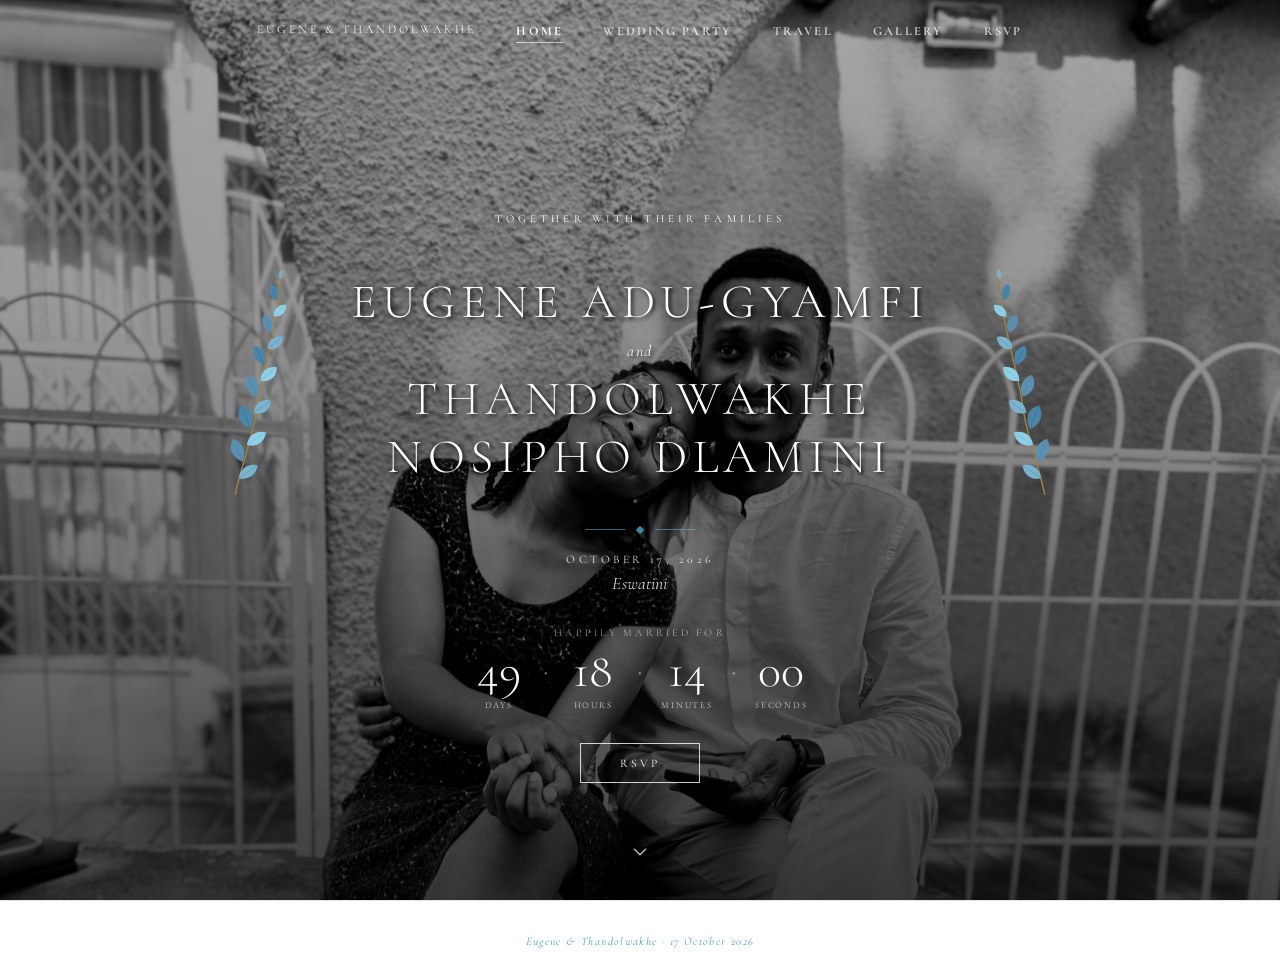
==== index.html @ e60d12e6 "Initial commit: Eugene & Thandolwakhe wedding website - Multi-page static site (home, gallery, party" ====
<!DOCTYPE html>
<html lang="en">
<head>
<meta charset="UTF-8"/>
<meta name="viewport" content="width=device-width,initial-scale=1"/>
<!-- <title>Eugene &amp; Thandolwakhe</title> -->
<link href="https://fonts.googleapis.com/css2?family=Cormorant+Garamond:ital,wght@0,300;0,400;0,500;1,300;1,400&family=EB+Garamond:wght@400;500&display=swap" rel="stylesheet"/>
<link rel="stylesheet" href="styles.css"/>
<script src="main.js" defer></script>
</head>
<body>

<nav>
  <div class="nav-inner">
    <div class="nav-brand">Eugene &amp; Thandolwakhe</div>
    <ul class="nav-links" id="navLinks">
      <li><a href="index.html" class="active">Home</a></li>
      <li><a href="party.html">Wedding Party</a></li>
      <li><a href="travel.html">Travel</a></li>
      <li><a href="gallery.html">Gallery</a></li>
      <li><a href="rsvp.html">RSVP</a></li>
    </ul>
    <button class="hamburger" onclick="toggleMenu()" aria-label="Menu">
      <span></span><span></span><span></span>
    </button>
  </div>
</nav>

<main>
  <section class="hero">
    <div class="hero-bg" id="heroBg"></div>
    <div class="hero-overlay"></div>
    <div class="hero-content">
      <div class="hero-eyebrow">Together with their families</div>
      <div class="wreath-wrap">
        <div class="botanical-frame">

          <!-- LEFT eucalyptus branch -->
          <svg class="branch-svg branch-left" viewBox="0 0 110 300" xmlns="http://www.w3.org/2000/svg">
            <!-- stem: gentle S-curve bottom to tip -->
            <path d="M 55,295 C 53,256 58,220 53,183 C 48,146 51,109 47,74 C 44,49 42,28 40,13"
                  fill="none" stroke="#a08040" stroke-width="1.8" stroke-linecap="round"/>
            <!-- leaf 1 – right, large -->
            <g transform="translate(54,275) rotate(40)">
              <path d="M 0,0 C -9,-8 -9,-20 0,-28 C 9,-20 9,-8 0,0Z" fill="#7ab4ce"/>
              <line x1="0" y1="0" x2="0" y2="-27" stroke="#5c90b0" stroke-width="0.7"/>
            </g>
            <!-- leaf 2 – left, large -->
            <g transform="translate(53,254) rotate(-38)">
              <path d="M 0,0 C -10,-9 -10,-22 0,-30 C 10,-22 10,-9 0,0Z" fill="#5c90b0"/>
              <line x1="0" y1="0" x2="0" y2="-29" stroke="#4a86aa" stroke-width="0.7"/>
            </g>
            <!-- leaf 3 – right, large -->
            <g transform="translate(53,233) rotate(42)">
              <path d="M 0,0 C -9,-8 -9,-20 0,-28 C 9,-20 9,-8 0,0Z" fill="#8dd0e8"/>
              <line x1="0" y1="0" x2="0" y2="-27" stroke="#7ab4ce" stroke-width="0.7"/>
            </g>
            <!-- leaf 4 – left, large -->
            <g transform="translate(52,213) rotate(-36)">
              <path d="M 0,0 C -10,-9 -11,-22 0,-31 C 11,-22 10,-9 0,0Z" fill="#4a86aa"/>
              <line x1="0" y1="0" x2="0" y2="-30" stroke="#3d7090" stroke-width="0.7"/>
            </g>
            <!-- leaf 5 – right, medium -->
            <g transform="translate(51,193) rotate(40)">
              <path d="M 0,0 C -9,-8 -9,-18 0,-26 C 9,-18 9,-8 0,0Z" fill="#7ab4ce"/>
              <line x1="0" y1="0" x2="0" y2="-25" stroke="#5c90b0" stroke-width="0.7"/>
            </g>
            <!-- leaf 6 – left, medium -->
            <g transform="translate(50,173) rotate(-38)">
              <path d="M 0,0 C -10,-9 -10,-21 0,-29 C 10,-21 10,-9 0,0Z" fill="#5c90b0"/>
              <line x1="0" y1="0" x2="0" y2="-28" stroke="#4a86aa" stroke-width="0.7"/>
            </g>
            <!-- leaf 7 – right, medium -->
            <g transform="translate(49,153) rotate(35)">
              <path d="M 0,0 C -9,-8 -9,-18 0,-26 C 9,-18 9,-8 0,0Z" fill="#8dd0e8"/>
              <line x1="0" y1="0" x2="0" y2="-25" stroke="#7ab4ce" stroke-width="0.7"/>
            </g>
            <!-- leaf 8 – left, medium -->
            <g transform="translate(48,133) rotate(-40)">
              <path d="M 0,0 C -9,-8 -9,-18 0,-26 C 9,-18 9,-8 0,0Z" fill="#4a86aa"/>
              <line x1="0" y1="0" x2="0" y2="-25" stroke="#3d7090" stroke-width="0.7"/>
            </g>
            <!-- leaf 9 – right, medium-small -->
            <g transform="translate(47,113) rotate(38)">
              <path d="M 0,0 C -8,-7 -8,-17 0,-24 C 8,-17 8,-7 0,0Z" fill="#7ab4ce"/>
              <line x1="0" y1="0" x2="0" y2="-23" stroke="#5c90b0" stroke-width="0.6"/>
            </g>
            <!-- leaf 10 – left, medium-small -->
            <g transform="translate(46,93) rotate(-35)">
              <path d="M 0,0 C -8,-7 -8,-17 0,-24 C 8,-17 8,-7 0,0Z" fill="#5c90b0"/>
              <line x1="0" y1="0" x2="0" y2="-23" stroke="#4a86aa" stroke-width="0.6"/>
            </g>
            <!-- leaf 11 – right, small -->
            <g transform="translate(44,73) rotate(32)">
              <path d="M 0,0 C -7,-6 -7,-15 0,-21 C 7,-15 7,-6 0,0Z" fill="#8dd0e8"/>
              <line x1="0" y1="0" x2="0" y2="-20" stroke="#7ab4ce" stroke-width="0.6"/>
            </g>
            <!-- leaf 12 – left, small -->
            <g transform="translate(42,53) rotate(-30)">
              <path d="M 0,0 C -7,-6 -7,-15 0,-21 C 7,-15 7,-6 0,0Z" fill="#4a86aa"/>
              <line x1="0" y1="0" x2="0" y2="-20" stroke="#3d7090" stroke-width="0.6"/>
            </g>
            <!-- tip bud -->
            <g transform="translate(40,27) rotate(-5)">
              <path d="M 0,0 C -4,-3 -4,-9 0,-13 C 4,-9 4,-3 0,0Z" fill="#7ab4ce" opacity="0.85"/>
            </g>
          </svg>

          <!-- CENTER names -->
          <div class="wreath-names hero-names">
            <div class="name">Eugene Adu-Gyamfi</div>
            <span class="and-text">and</span>
            <div class="name">Thandolwakhe<br>Nosipho Dlamini</div>
          </div>

          <!-- RIGHT eucalyptus branch (horizontal mirror of left) -->
          <svg class="branch-svg branch-right" viewBox="0 0 110 300" xmlns="http://www.w3.org/2000/svg">
            <g transform="translate(110,0) scale(-1,1)">
              <path d="M 55,295 C 53,256 58,220 53,183 C 48,146 51,109 47,74 C 44,49 42,28 40,13"
                    fill="none" stroke="#a08040" stroke-width="1.8" stroke-linecap="round"/>
              <g transform="translate(54,275) rotate(40)">
                <path d="M 0,0 C -9,-8 -9,-20 0,-28 C 9,-20 9,-8 0,0Z" fill="#7ab4ce"/>
                <line x1="0" y1="0" x2="0" y2="-27" stroke="#5c90b0" stroke-width="0.7"/>
              </g>
              <g transform="translate(53,254) rotate(-38)">
                <path d="M 0,0 C -10,-9 -10,-22 0,-30 C 10,-22 10,-9 0,0Z" fill="#5c90b0"/>
                <line x1="0" y1="0" x2="0" y2="-29" stroke="#4a86aa" stroke-width="0.7"/>
              </g>
              <g transform="translate(53,233) rotate(42)">
                <path d="M 0,0 C -9,-8 -9,-20 0,-28 C 9,-20 9,-8 0,0Z" fill="#8dd0e8"/>
                <line x1="0" y1="0" x2="0" y2="-27" stroke="#7ab4ce" stroke-width="0.7"/>
              </g>
              <g transform="translate(52,213) rotate(-36)">
                <path d="M 0,0 C -10,-9 -11,-22 0,-31 C 11,-22 10,-9 0,0Z" fill="#4a86aa"/>
                <line x1="0" y1="0" x2="0" y2="-30" stroke="#3d7090" stroke-width="0.7"/>
              </g>
              <g transform="translate(51,193) rotate(40)">
                <path d="M 0,0 C -9,-8 -9,-18 0,-26 C 9,-18 9,-8 0,0Z" fill="#7ab4ce"/>
                <line x1="0" y1="0" x2="0" y2="-25" stroke="#5c90b0" stroke-width="0.7"/>
              </g>
              <g transform="translate(50,173) rotate(-38)">
                <path d="M 0,0 C -10,-9 -10,-21 0,-29 C 10,-21 10,-9 0,0Z" fill="#5c90b0"/>
                <line x1="0" y1="0" x2="0" y2="-28" stroke="#4a86aa" stroke-width="0.7"/>
              </g>
              <g transform="translate(49,153) rotate(35)">
                <path d="M 0,0 C -9,-8 -9,-18 0,-26 C 9,-18 9,-8 0,0Z" fill="#8dd0e8"/>
                <line x1="0" y1="0" x2="0" y2="-25" stroke="#7ab4ce" stroke-width="0.7"/>
              </g>
              <g transform="translate(48,133) rotate(-40)">
                <path d="M 0,0 C -9,-8 -9,-18 0,-26 C 9,-18 9,-8 0,0Z" fill="#4a86aa"/>
                <line x1="0" y1="0" x2="0" y2="-25" stroke="#3d7090" stroke-width="0.7"/>
              </g>
              <g transform="translate(47,113) rotate(38)">
                <path d="M 0,0 C -8,-7 -8,-17 0,-24 C 8,-17 8,-7 0,0Z" fill="#7ab4ce"/>
                <line x1="0" y1="0" x2="0" y2="-23" stroke="#5c90b0" stroke-width="0.6"/>
              </g>
              <g transform="translate(46,93) rotate(-35)">
                <path d="M 0,0 C -8,-7 -8,-17 0,-24 C 8,-17 8,-7 0,0Z" fill="#5c90b0"/>
                <line x1="0" y1="0" x2="0" y2="-23" stroke="#4a86aa" stroke-width="0.6"/>
              </g>
              <g transform="translate(44,73) rotate(32)">
                <path d="M 0,0 C -7,-6 -7,-15 0,-21 C 7,-15 7,-6 0,0Z" fill="#8dd0e8"/>
                <line x1="0" y1="0" x2="0" y2="-20" stroke="#7ab4ce" stroke-width="0.6"/>
              </g>
              <g transform="translate(42,53) rotate(-30)">
                <path d="M 0,0 C -7,-6 -7,-15 0,-21 C 7,-15 7,-6 0,0Z" fill="#4a86aa"/>
                <line x1="0" y1="0" x2="0" y2="-20" stroke="#3d7090" stroke-width="0.6"/>
              </g>
              <g transform="translate(40,27) rotate(-5)">
                <path d="M 0,0 C -4,-3 -4,-9 0,-13 C 4,-9 4,-3 0,0Z" fill="#7ab4ce" opacity="0.85"/>
              </g>
            </g>
          </svg>

        </div>
      </div>
      <div class="hero-meta">
        <div class="gold-divider hero-divider"><div class="gold-divider-diamond"></div></div>
        <div class="hero-date">October 17, 2026</div>
        <div class="hero-location">Eswatini</div>
      </div>
      <div class="hero-countdown">
        <div class="hero-countdown-label" id="countdown-label"></div>
        <div class="countdown" id="countdown">
          <div class="cd-block"><div class="cd-num" id="cd-d">—</div><div class="cd-label">Days</div></div>
          <div class="cd-sep">·</div>
          <div class="cd-block"><div class="cd-num" id="cd-h">—</div><div class="cd-label">Hours</div></div>
          <div class="cd-sep">·</div>
          <div class="cd-block"><div class="cd-num" id="cd-m">—</div><div class="cd-label">Minutes</div></div>
          <div class="cd-sep">·</div>
          <div class="cd-block"><div class="cd-num" id="cd-s">—</div><div class="cd-label">Seconds</div></div>
        </div>
      </div>
      <div class="hero-cta">
        <a class="btn-outline-light" href="rsvp.html">RSVP</a>
      </div>
    </div>
    <div class="scroll-arrow" id="scrollArrow">
      <svg viewBox="0 0 24 24" fill="none" xmlns="http://www.w3.org/2000/svg">
        <path d="M6 9L12 15L18 9" stroke="rgba(255,255,255,0.75)" stroke-width="1.5" stroke-linecap="round" stroke-linejoin="round"/>
      </svg>
    </div>
  </section>
</main>

<footer><em>Eugene &amp; Thandolwakhe · 17 October 2026</em></footer>

<script>
const weddingDate = new Date('2026-10-17T10:00:00');
function updateCountdown() {
  const now = new Date();
  const diff = weddingDate - now;
  const label = document.getElementById('countdown-label');
  if (diff > 0) {
    label.textContent = 'Until the wedding';
    document.getElementById('cd-d').textContent = String(Math.floor(diff / 86400000)).padStart(2, '0');
    document.getElementById('cd-h').textContent = String(Math.floor((diff % 86400000) / 3600000)).padStart(2, '0');
    document.getElementById('cd-m').textContent = String(Math.floor((diff % 3600000) / 60000)).padStart(2, '0');
    document.getElementById('cd-s').textContent = String(Math.floor((diff % 60000) / 1000)).padStart(2, '0');
  } else {
    label.textContent = 'Happily married for';
    const since = now - weddingDate;
    document.getElementById('cd-d').textContent = String(Math.floor(since / 86400000)).padStart(2, '0');
    document.getElementById('cd-h').textContent = String(Math.floor((since % 86400000) / 3600000)).padStart(2, '0');
    document.getElementById('cd-m').textContent = String(Math.floor((since % 3600000) / 60000)).padStart(2, '0');
    document.getElementById('cd-s').textContent = String(Math.floor((since % 60000) / 1000)).padStart(2, '0');
  }
}
updateCountdown();
setInterval(updateCountdown, 1000);

// Scroll arrow fade-out
(function() {
  const arrow = document.getElementById('scrollArrow');
  const hero = document.querySelector('.hero');
  if (!arrow || !hero) return;
  window.addEventListener('scroll', function() {
    arrow.classList.toggle('hidden', window.scrollY > hero.offsetHeight * 0.3);
  }, { passive: true });
})();
</script>
</body>
</html>
---- styles.css ----
*,*::before,*::after{box-sizing:border-box;margin:0;padding:0}
:root{
  --cream:#ffffff;
  --white:#ffffff;
  --charcoal:#1a1a1a;
  --charcoal-mid:#2e2e2e;
  --text-muted:#6b6b6b;
  --gold:#4a9ebb;
  --gold-light:#6cb5d4;
  --gold-pale:#e0f2fa;
  --gold-mid:#3789a8;
  --border:#dce8ef;
}
html{scroll-behavior:smooth}
body{font-family:'EB Garamond',serif;background:var(--cream);color:var(--charcoal);font-weight:400;letter-spacing:0.01em}

/* PAGE TRANSITIONS */
@keyframes pageIn { from{opacity:0} to{opacity:1} }
body { animation: pageIn 0.38s ease forwards; }
body.navigating { opacity:0; transition:opacity 0.3s ease; }

/* NAV */
nav{
  position:fixed;top:0;left:0;right:0;z-index:100;
  background:rgba(255,255,255,0.96);
  backdrop-filter:blur(6px);
  border-bottom:1px solid var(--border);
  padding:0 2rem;
  transition: background 0.4s ease, border-color 0.4s ease, backdrop-filter 0.4s ease;
}
.nav-inner{
  display:flex;
  align-items:center;
  justify-content:center;
  gap:2.5rem;
  height:58px;
  position:relative;
  max-width:1140px;
  margin:0 auto;
}
nav.transparent { background: transparent; border-bottom-color: transparent; backdrop-filter: none; }
nav.transparent .nav-brand { color: rgba(255,255,255,0.9); }
nav.transparent .nav-links a { color: rgba(255,255,255,0.72); }
nav.transparent .nav-links a:hover,
nav.transparent .nav-links a.active { color: #fff; border-bottom-color: rgba(255,255,255,0.6); }
nav.transparent .hamburger span { background: #fff; }

.nav-brand{
  font-family:'Cormorant Garamond',serif;
  font-size:0.75rem;
  letter-spacing:0.25em;
  text-transform:uppercase;
  color:var(--charcoal);
  white-space:nowrap;
  flex-shrink:0;
}
.nav-links{
  display:flex;align-items:center;justify-content:center;gap:2.5rem;list-style:none;
}
.nav-links a{
  font-family:'Cormorant Garamond',serif;
  font-size:0.78rem;
  font-weight:700;
  letter-spacing:0.18em;
  text-transform:uppercase;
  color:var(--text-muted);
  text-decoration:none;
  padding-bottom:3px;
  border-bottom:1px solid transparent;
  transition:color 0.2s,border-color 0.2s;
}
.nav-links a:hover,.nav-links a.active{color:var(--charcoal);border-bottom-color:var(--charcoal)}
.hamburger{display:none;background:none;border:none;cursor:pointer;flex-direction:column;gap:5px;position:absolute;right:0;top:50%;transform:translateY(-50%)}
.hamburger span{width:20px;height:1px;background:var(--charcoal);display:block;transition: transform 0.3s ease, opacity 0.3s ease;}
.hamburger.open span:nth-child(1) { transform: rotate(45deg) translate(4.5px, 4.5px); }
.hamburger.open span:nth-child(2) { opacity: 0; }
.hamburger.open span:nth-child(3) { transform: rotate(-45deg) translate(4.5px, -4.5px); }

/* MAIN / PAGE WRAPPER */
main { min-height:calc(100vh - 56px); }

/* HERO */
.hero {
  position:relative; width:100%; height:100vh; min-height:620px;
  display:flex; flex-direction:column; align-items:center; justify-content:center;
  text-align:center; overflow:hidden;
}
@keyframes heroZoom {
  from { transform: scale(1.08); }
  to   { transform: scale(1.0);  }
}
@keyframes heroDim {
  from { opacity: 0.72; }
  to   { opacity: 1; }
}
.hero-bg {
  position:absolute; inset:0;
  background: linear-gradient(135deg,#091422 0%,#0d1c2e 40%,#091422 100%);
  background-image: url('hero.jpg?v=3');
  background-size:cover; background-position:center 10%;
  animation: heroZoom 8s ease-out forwards, heroDim 2s ease-out forwards;
}
.hero-overlay {
  position:absolute; inset:0;
  background: linear-gradient(
    to bottom,
    rgba(0,0,0,0.35) 0%,
    rgba(0,0,0,0.4) 35%,
    rgba(0,0,0,0.6) 75%,
    rgba(0,0,0,0.75) 100%
  );
}
.hero-content { position:relative; z-index:2; padding:100px 2rem 0; }
.hero-eyebrow {
  font-family:'Cormorant Garamond',serif;
  font-size:0.68rem; letter-spacing:0.38em; text-transform:uppercase;
  color:#ffffff; margin-bottom:2rem;
  opacity:0; animation:heroFadeIn 1s ease 0.4s forwards;
}
.hero-names { opacity:0; animation:heroFadeUp 1.1s ease 0.75s forwards; position:relative; z-index:2; }
.hero-names .name {
  font-family:'Cormorant Garamond',serif; font-weight:300;
  font-size:clamp(2.2rem,5vw,4rem); letter-spacing:0.18em; text-transform:uppercase;
  line-height:1.2; color:#ffffff;
  text-shadow: 2px 2px 4px rgba(0,0,0,0.9),
               0px 0px 40px rgba(0,0,0,0.8),
               0px 0px 80px rgba(0,0,0,0.6);
}
.hero-names .and-text {
  font-family:'Cormorant Garamond',serif; font-style:italic; font-size:1.3rem;
  color:#ffffff; letter-spacing:0.1em; display:block; margin:0.8rem 0;
  text-shadow: 2px 2px 4px rgba(0,0,0,0.9),
               0px 0px 40px rgba(0,0,0,0.8),
               0px 0px 80px rgba(0,0,0,0.6);
}
.hero-meta { opacity:0; animation:heroFadeIn 1s ease 1.3s forwards; }
.hero-date {
  font-family:'Cormorant Garamond',serif;
  font-size:0.72rem; letter-spacing:0.3em; text-transform:uppercase;
  color:rgba(255,255,255,0.9); margin:1.2rem 0 0.4rem;
}
.hero-location {
  font-family:'Cormorant Garamond',serif; font-style:italic; font-size:1.1rem;
  color:rgba(255,255,255,0.85); margin-bottom:2rem;
}
.hero-countdown { opacity:0; animation:heroFadeIn 1s ease 1.6s forwards; }
.hero-cta { opacity:0; animation:heroFadeIn 1s ease 1.9s forwards; }
.hero .countdown { margin:0.5rem 0 2rem; }
.hero .cd-num { color:#ffffff; font-size:3rem; }
.hero .cd-label { color:rgba(255,255,255,0.6); text-transform:uppercase; letter-spacing:0.2em; font-size:0.55rem; }
.hero .cd-sep { color:rgba(255,255,255,0.4); }
.hero-countdown-label {
  font-family:'Cormorant Garamond',serif;
  font-size:0.65rem; letter-spacing:0.3em; text-transform:uppercase;
  color:rgba(255,255,255,0.55); margin-bottom:0.5rem;
}
.hero-divider.gold-divider::before,
.hero-divider.gold-divider::after { background:rgba(108,181,212,0.55); }
@keyframes heroFadeIn { from{opacity:0} to{opacity:1} }
@keyframes heroFadeUp { from{opacity:0;transform:translateY(24px)} to{opacity:1;transform:none} }
@keyframes scrollBounce {
  0%,100% { transform:translateY(0); }
  50%      { transform:translateY(7px); }
}
.scroll-arrow {
  position:absolute; bottom:2rem; left:50%; transform:translateX(-50%);
  z-index:3; opacity:1; transition:opacity 0.5s ease;
  animation:heroFadeIn 1s ease 2.5s both;
  pointer-events:none;
}
.scroll-arrow.hidden { opacity:0; }
.scroll-arrow svg {
  width:22px; height:22px;
  animation:scrollBounce 1.6s ease-in-out infinite;
}

/* BOTANICAL FRAME */
.wreath-wrap{
  margin:0 auto 1.5rem;
  text-align:center;
}
.botanical-frame{
  display:flex;
  align-items:center;
  justify-content:center;
  gap:2.5rem;
}
.branch-svg{
  width:90px;
  height:auto;
  flex-shrink:0;
}
.branch-left{ transform:rotate(15deg); }
.branch-right{ transform:rotate(-15deg); }
.wreath-names{position:relative;z-index:2;text-align:center}
.wreath-names .name{
  font-family:'Cormorant Garamond',serif;
  font-weight:300;
  font-size:clamp(1.6rem,4.5vw,3rem);
  letter-spacing:0.12em;
  text-transform:uppercase;
  line-height:1.2;
  color:var(--charcoal);
}
.wreath-names .and-text{
  font-family:'Cormorant Garamond',serif;
  font-style:italic;
  font-size:1rem;
  color:var(--text-muted);
  letter-spacing:0.1em;
  display:block;
  margin:0.6rem 0;
}
.hero-names.wreath-names .name,
.hero-names.wreath-names .and-text { color:#ffffff; }

/* COUNTDOWN */
.countdown{display:flex;gap:1rem;justify-content:center;margin:0.5rem 0 2.5rem;flex-wrap:wrap}
.cd-block{text-align:center;min-width:56px}
.cd-num{font-family:'Cormorant Garamond',serif;font-size:2.5rem;font-weight:300;line-height:1;color:var(--charcoal)}
.cd-label{font-size:0.58rem;letter-spacing:0.25em;text-transform:uppercase;color:var(--text-muted);margin-top:4px}
.cd-sep{font-family:'Cormorant Garamond',serif;font-size:1.8rem;color:var(--gold-light);align-self:flex-start;padding-top:0.35rem}

/* GOLD DIVIDER */
.gold-divider{display:flex;align-items:center;gap:0.75rem;justify-content:center;margin:1.2rem auto}
.gold-divider::before,.gold-divider::after{content:'';display:block;width:40px;height:1px;background:var(--gold-light)}
.gold-divider-diamond{width:6px;height:6px;background:var(--gold-mid);transform:rotate(45deg)}

/* CTA */
.btn-outline{
  display:inline-block;
  padding:0.7rem 2.2rem;
  border:1px solid var(--charcoal);
  font-family:'Cormorant Garamond',serif;
  font-size:0.72rem;
  letter-spacing:0.25em;
  text-transform:uppercase;
  color:var(--charcoal);
  background:transparent;
  cursor:pointer;
  text-decoration:none;
  position:relative;
  overflow:hidden;
  transition:background 0.2s,color 0.2s;
}
.btn-outline:hover{background:var(--charcoal);color:var(--cream)}

/* LIGHT BUTTON FOR HERO */
.btn-outline-light {
  display:inline-block; padding:0.75rem 2.4rem;
  border:1px solid rgba(255,255,255,0.8);
  font-family:'Cormorant Garamond',serif; font-size:0.72rem;
  letter-spacing:0.28em; text-transform:uppercase;
  color:#fff; background:transparent; cursor:pointer;
  text-decoration:none; position:relative; overflow:hidden;
  transition:background 0.25s ease, border-color 0.25s ease, color 0.25s ease;
}
.btn-outline-light:hover { background:#fff; border-color:#fff; color:#1a1a1a; }

/* RIPPLE */
.ripple { position:absolute; border-radius:50%; transform:scale(0); animation:rippleAnim 0.6s linear forwards; background:rgba(255,255,255,0.25); pointer-events:none; }
@keyframes rippleAnim { to { transform:scale(4); opacity:0; } }

/* SCROLL FADE-UP */
.fade-up { opacity:0; transform:translateY(28px); transition:opacity 0.65s ease, transform 0.65s ease; }
.fade-up.visible { opacity:1; transform:none; }

/* PAGE HEADER */
.page-header{
  background:var(--cream); text-align:center;
  padding:5.5rem 2rem 2.5rem;
  border-bottom:1px solid var(--border);
}
.page-eyebrow{font-size:0.65rem;letter-spacing:0.35em;text-transform:uppercase;color:var(--text-muted);margin-bottom:0.75rem}
.page-title{
  font-family:'Cormorant Garamond',serif;
  font-weight:300;font-size:clamp(2rem,5vw,3rem);
  letter-spacing:0.1em;text-transform:uppercase;
  color:var(--charcoal);line-height:1.1;
}
.page-subtitle{font-family:'Cormorant Garamond',serif;font-style:italic;font-size:1.05rem;color:var(--text-muted);margin-top:0.5rem}
.page-body{max-width:920px;margin:0 auto;padding:3rem 2rem 5rem}

/* WEDDING PARTY */
.party-section-label{
  font-size:0.65rem;letter-spacing:0.3em;text-transform:uppercase;color:var(--gold);
  margin:2.5rem 0 1.2rem;
  display:flex;align-items:center;gap:1rem;
}
.party-section-label::after{content:'';flex:1;height:1px;background:var(--border)}
.party-grid{display:grid;grid-template-columns:repeat(auto-fill,minmax(185px,1fr));gap:2rem}
.party-card{
  text-align:center; padding:1.5rem 1rem;
  border:1px solid transparent;
  transition:border-color 0.3s ease, box-shadow 0.3s ease, transform 0.3s ease;
  cursor:default;
}
.party-card:hover{
  border-color:var(--border);
  box-shadow:0 4px 20px rgba(0,0,0,0.06);
  transform:translateY(-3px);
}
.party-avatar{
  width:80px;height:80px;border-radius:50%;
  margin:0 auto 0.9rem;
  display:flex;align-items:center;justify-content:center;
  font-family:'Cormorant Garamond',serif;font-size:1.4rem;font-style:italic;
  border:1px solid var(--gold-light);background:var(--gold-pale);color:var(--gold);
  transition: transform 0.3s ease;
}
.party-card:hover .party-avatar { transform:scale(1.08); }
.party-name{font-family:'Cormorant Garamond',serif;font-size:1.05rem;margin-bottom:0.2rem;color:var(--charcoal)}
.party-role{font-size:0.6rem;letter-spacing:0.18em;text-transform:uppercase;color:var(--gold)}
.party-relation{font-size:0.78rem;color:var(--text-muted);margin-top:0.2rem;font-style:italic}
.party-bio{
  font-size:0.78rem; color:var(--text-muted); font-style:italic;
  margin-top:0.6rem; line-height:1.6;
  max-height:0; overflow:hidden; opacity:0;
  transition:max-height 0.4s ease, opacity 0.35s ease;
}
.party-card:hover .party-bio,
.party-card.bio-open .party-bio { max-height:120px; opacity:1; }

/* TRAVEL */
.travel-grid{display:grid;grid-template-columns:repeat(auto-fill,minmax(260px,1fr));gap:1.5rem;margin-top:1.5rem}
.travel-card{border:1px solid var(--border);border-top:2px solid var(--gold-light);padding:1.5rem;background:var(--white);transition:box-shadow 0.3s ease, transform 0.3s ease;}
.travel-card:hover { box-shadow:0 6px 24px rgba(0,0,0,0.07); transform:translateY(-2px); }
.travel-card-icon{font-size:1.3rem;margin-bottom:0.7rem}
.travel-card-title{font-family:'Cormorant Garamond',serif;font-size:1.15rem;margin-bottom:0.5rem;color:var(--charcoal)}
.travel-card-body{font-size:0.85rem;line-height:1.75;color:var(--text-muted)}
.travel-card-body strong{color:var(--charcoal);font-weight:500}
.tag{display:inline-block;font-size:0.6rem;letter-spacing:0.15em;text-transform:uppercase;padding:3px 10px;border:1px solid var(--gold-light);color:var(--gold);margin-top:0.75rem}

/* GALLERY */
.gallery-intro{text-align:center;font-family:'Cormorant Garamond',serif;font-style:italic;font-size:1.05rem;color:var(--text-muted);margin-bottom:2rem}
.gallery-grid{display:grid;grid-template-columns:repeat(3,1fr);gap:0.6rem}
.gallery-item{
  overflow:hidden; cursor:pointer; position:relative;
  display:flex;
}
.gallery-item.tall { grid-row:span 2; }
.gallery-item.wide { grid-column:span 2; }
.gallery-ph{
  background:var(--white); border:1px solid var(--border);
  display:flex; flex-direction:column; align-items:center; justify-content:center;
  width:100%; min-height:160px;
  color:var(--border); font-size:0.65rem; letter-spacing:0.15em; text-transform:uppercase; gap:0.5rem;
  transition:transform 0.45s ease, background 0.3s ease;
}
.gallery-item.tall .gallery-ph { min-height:330px; }
.gallery-ph svg { opacity:0.4; transition:opacity 0.3s ease, transform 0.4s ease; }
.gallery-item:hover .gallery-ph { transform:scale(1.05); background:#f0f7fc; }
.gallery-item:hover .gallery-ph svg { opacity:0.65; transform:scale(1.12); }
.gallery-item::after{
  content:'View';
  position:absolute; inset:0;
  display:flex; align-items:center; justify-content:center;
  font-family:'Cormorant Garamond',serif;
  font-size:0.7rem; letter-spacing:0.28em; text-transform:uppercase;
  color:#fff;
  background:rgba(0,0,0,0);
  transition:background 0.35s ease;
  pointer-events:none;
}
.gallery-item:hover::after { background:rgba(0,0,0,0.22); }
.gallery-item img { width:100%; height:100%; object-fit:cover; display:block; transition:transform 0.45s ease; }
.gallery-item:hover img { transform:scale(1.06); }

/* LIGHTBOX */
.lightbox{
  position:fixed; inset:0; z-index:2000;
  display:flex; align-items:center; justify-content:center;
  background:rgba(10,8,5,0); pointer-events:none;
  transition:background 0.35s ease;
}
.lightbox.open { background:rgba(10,8,5,0.94); pointer-events:all; }
.lightbox-inner{
  position:relative; max-width:90vw; max-height:90vh;
  display:flex; align-items:center; justify-content:center;
  transform:scale(0.92); opacity:0;
  transition:transform 0.35s ease, opacity 0.35s ease;
}
.lightbox.open .lightbox-inner { transform:scale(1); opacity:1; }
.lightbox-inner img { max-width:100%; max-height:90vh; object-fit:contain; display:block; }
.lightbox-ph{
  width:min(600px,85vw); height:min(420px,70vh);
  background:#0d1a2e;
  display:flex; flex-direction:column; align-items:center; justify-content:center;
  gap:1rem; color:rgba(255,255,255,0.3);
  border:1px solid rgba(74,158,187,0.2);
}
.lightbox-ph svg { opacity:0.3; width:48px; height:48px; }
.lightbox-ph span { font-family:'Cormorant Garamond',serif; font-style:italic; font-size:0.9rem; letter-spacing:0.15em; }
.lightbox-caption{
  position:absolute; bottom:-2.5rem; left:0; right:0; text-align:center;
  font-family:'Cormorant Garamond',serif; font-style:italic;
  font-size:0.85rem; color:rgba(255,255,255,0.5); letter-spacing:0.08em;
}
.lightbox-close, .lightbox-prev, .lightbox-next{
  position:fixed; z-index:2001;
  background:none; border:1px solid rgba(255,255,255,0.22);
  color:rgba(255,255,255,0.75); border-radius:50%; cursor:pointer;
  display:flex; align-items:center; justify-content:center;
  transition:background 0.2s, color 0.2s;
}
.lightbox-close { top:1.5rem; right:1.5rem; width:40px; height:40px; font-size:1rem; }
.lightbox-prev, .lightbox-next { top:50%; transform:translateY(-50%); width:44px; height:44px; font-size:1.2rem; }
.lightbox-prev { left:1.5rem; }
.lightbox-next { right:1.5rem; }
.lightbox-close:hover, .lightbox-prev:hover, .lightbox-next:hover { background:rgba(255,255,255,0.1); color:#fff; }

/* RSVP */
.rsvp-wrap{max-width:560px;margin:0 auto}
.form-group{margin-bottom:1.4rem}
.form-label{display:block;font-size:0.63rem;letter-spacing:0.22em;text-transform:uppercase;color:var(--text-muted);margin-bottom:0.45rem}
.form-group:focus-within .form-label { color:var(--gold); }
.form-input,.form-select,.form-textarea{
  width:100%;padding:0.7rem 0.9rem;border:1px solid var(--border);
  background:var(--white);font-family:'EB Garamond',serif;font-size:0.9rem;
  color:var(--charcoal);outline:none;transition:border-color 0.2s, box-shadow 0.2s;-webkit-appearance:none;
}
.form-input:focus,.form-select:focus,.form-textarea:focus{
  border-color:var(--gold);
  box-shadow:0 0 0 3px rgba(184,144,42,0.14);
}
.form-input.error { border-color:#c0392b; box-shadow:0 0 0 3px rgba(192,57,43,0.1); }
.field-error { font-size:0.68rem; color:#c0392b; margin-top:0.3rem; letter-spacing:0.04em; display:none; }
.field-error.visible { display:block; }
@keyframes spin { to { transform:rotate(360deg); } }
.spinner{
  display:inline-block; width:14px; height:14px;
  border:1.5px solid currentColor; border-top-color:transparent;
  border-radius:50%; animation:spin 0.7s linear infinite;
  vertical-align:middle; margin-right:0.45rem; opacity:0.75;
}
.form-textarea{resize:vertical;min-height:90px}
.radio-group{display:flex;gap:1.5rem;flex-wrap:wrap}
.radio-label{display:flex;align-items:center;gap:0.5rem;font-size:0.9rem;cursor:pointer;font-family:'Cormorant Garamond',serif;color:var(--charcoal)}
.radio-label input{accent-color:var(--gold)}
.form-row{display:grid;grid-template-columns:1fr 1fr;gap:1rem}
.rsvp-success{display:none;text-align:center;padding:3rem 1rem}
.rsvp-success-ring{
  width:56px;height:56px;border-radius:50%;border:1px solid var(--gold-light);
  display:flex;align-items:center;justify-content:center;
  margin:0 auto 1.5rem;color:var(--gold);font-size:1.3rem;
}
.rsvp-success h3{font-family:'Cormorant Garamond',serif;font-size:1.9rem;font-weight:300;margin-bottom:0.5rem}
.rsvp-success p{font-size:0.9rem;color:var(--text-muted)}

/* FOOTER */
footer{text-align:center;padding:2rem;border-top:1px solid var(--border);font-size:0.72rem;letter-spacing:0.12em;color:var(--text-muted)}
footer em{font-family:'Cormorant Garamond',serif;font-style:italic;color:var(--gold)}

@media(max-width:640px){
  .nav-inner{justify-content:flex-start;}
  .nav-links{display:none;flex-direction:column;position:absolute;top:100%;left:-2rem;right:-2rem;background:var(--cream);padding:1rem 1.5rem 1.5rem;border-bottom:1px solid var(--border);gap:1rem}
  .nav-links.open{display:flex}
  nav.transparent .nav-links.open { background:rgba(6,14,22,0.95); }
  .hamburger{display:flex}
  .gallery-grid{grid-template-columns:repeat(2,1fr)}
  .gallery-item.wide { grid-column:span 1; }
  .gallery-item.tall { grid-row:span 1; }
  .gallery-item.tall .gallery-ph { min-height:160px; }
  .form-row{grid-template-columns:1fr}
  .branch-svg{display:none;}
  .hero-names .name { font-size:clamp(1.5rem,7vw,2rem); }
  .lightbox-prev { left:0.4rem; }
  .lightbox-next { right:0.4rem; }
  .lightbox-close { top:0.8rem; right:0.8rem; }
}
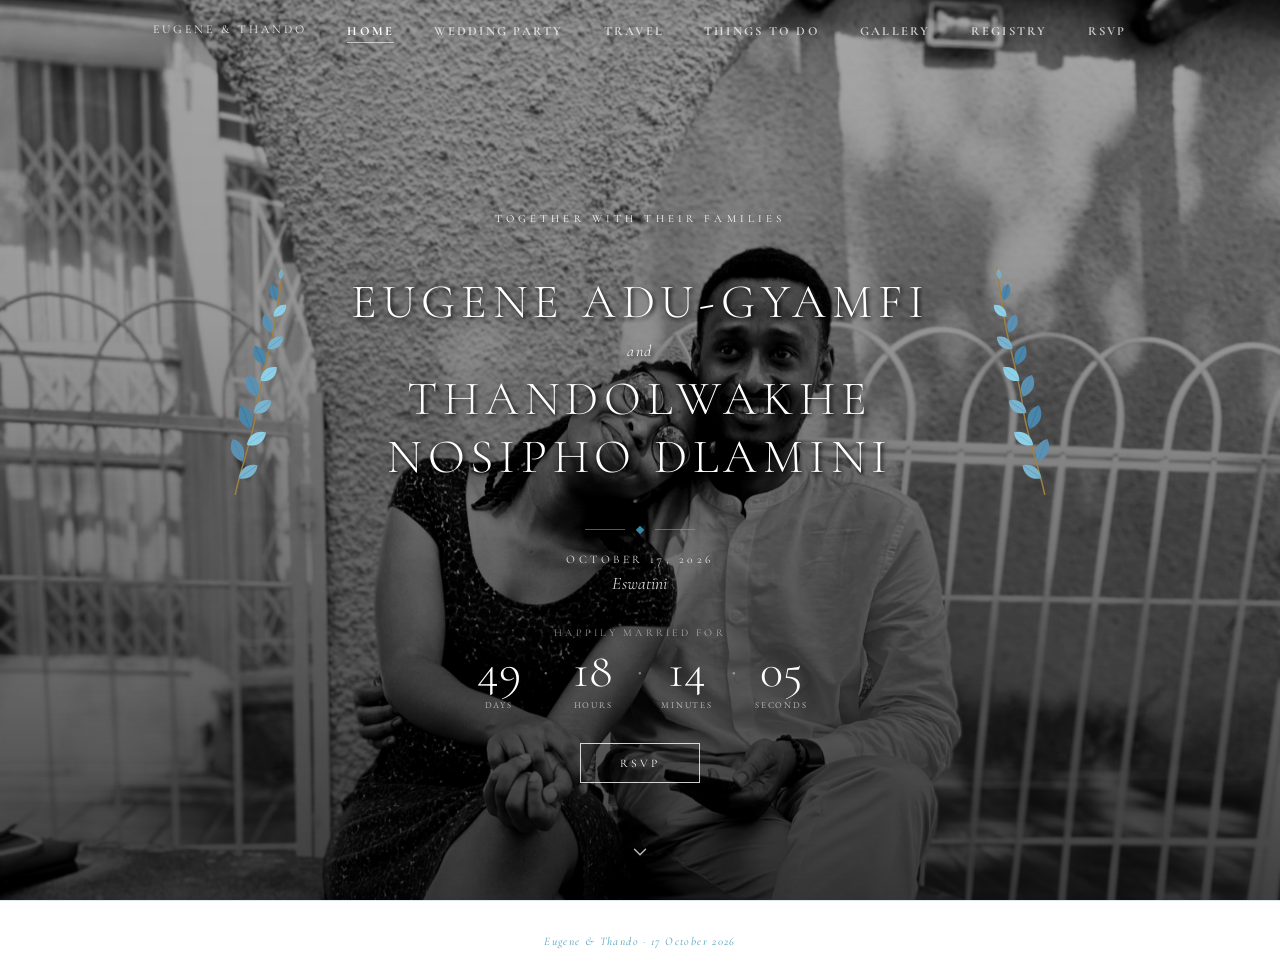
==== commit 1d26207e: "Add registry, things-to-do pages and site-wide updates - Add live gift registry page with Google She" ====
--- a/index.html
+++ b/index.html
@@ -3,7 +3,7 @@
 <head>
 <meta charset="UTF-8"/>
 <meta name="viewport" content="width=device-width,initial-scale=1"/>
-<!-- <title>Eugene &amp; Thandolwakhe</title> -->
+<!-- <title>Eugene &amp; Thando</title> -->
 <link href="https://fonts.googleapis.com/css2?family=Cormorant+Garamond:ital,wght@0,300;0,400;0,500;1,300;1,400&family=EB+Garamond:wght@400;500&display=swap" rel="stylesheet"/>
 <link rel="stylesheet" href="styles.css"/>
 <script src="main.js" defer></script>
@@ -12,12 +12,14 @@
 
 <nav>
   <div class="nav-inner">
-    <div class="nav-brand">Eugene &amp; Thandolwakhe</div>
+    <div class="nav-brand">Eugene &amp; Thando</div>
     <ul class="nav-links" id="navLinks">
       <li><a href="index.html" class="active">Home</a></li>
       <li><a href="party.html">Wedding Party</a></li>
       <li><a href="travel.html">Travel</a></li>
+      <li><a href="things-to-do.html">Things To Do</a></li>
       <li><a href="gallery.html">Gallery</a></li>
+      <li><a href="registry.html">Registry</a></li>
       <li><a href="rsvp.html">RSVP</a></li>
     </ul>
     <button class="hamburger" onclick="toggleMenu()" aria-label="Menu">
@@ -203,7 +205,7 @@
   </section>
 </main>
 
-<footer><em>Eugene &amp; Thandolwakhe · 17 October 2026</em></footer>
+<footer><em>Eugene &amp; Thando · 17 October 2026</em></footer>
 
 <script>
 const weddingDate = new Date('2026-10-17T10:00:00');
